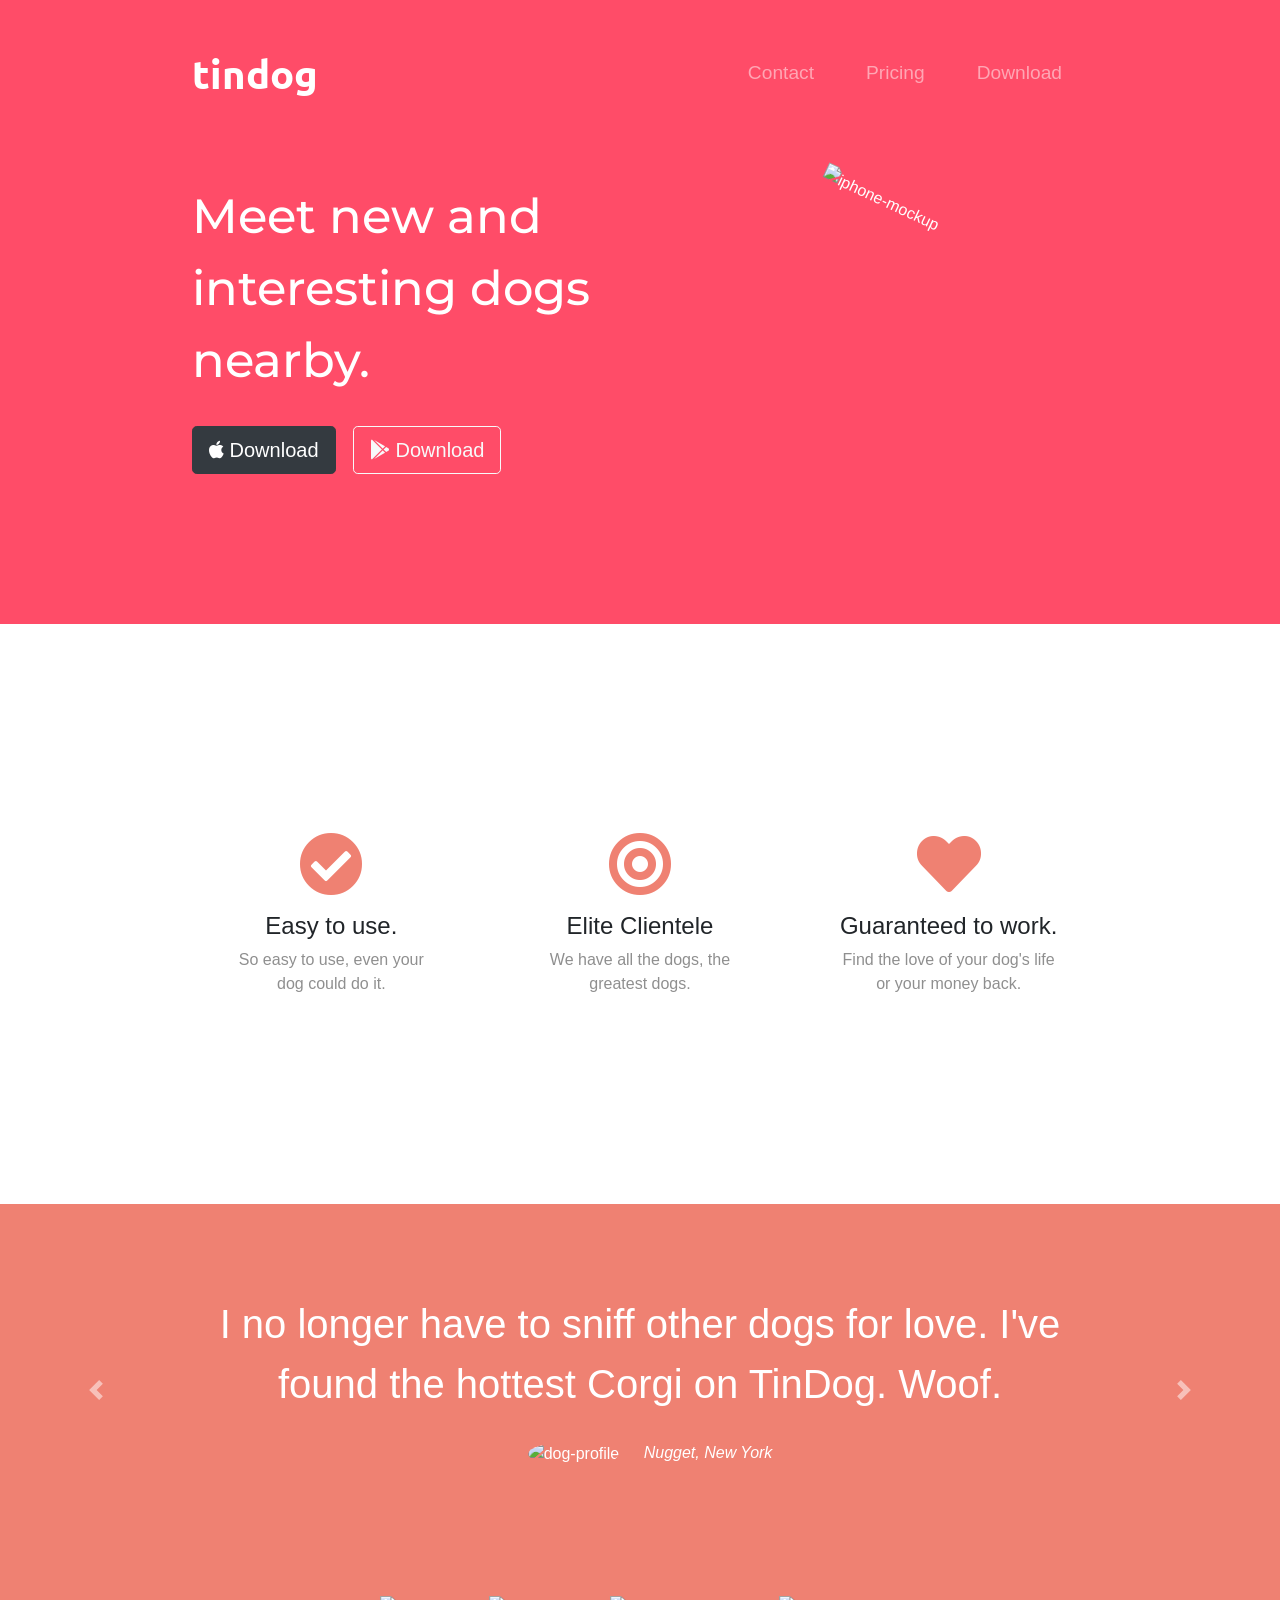
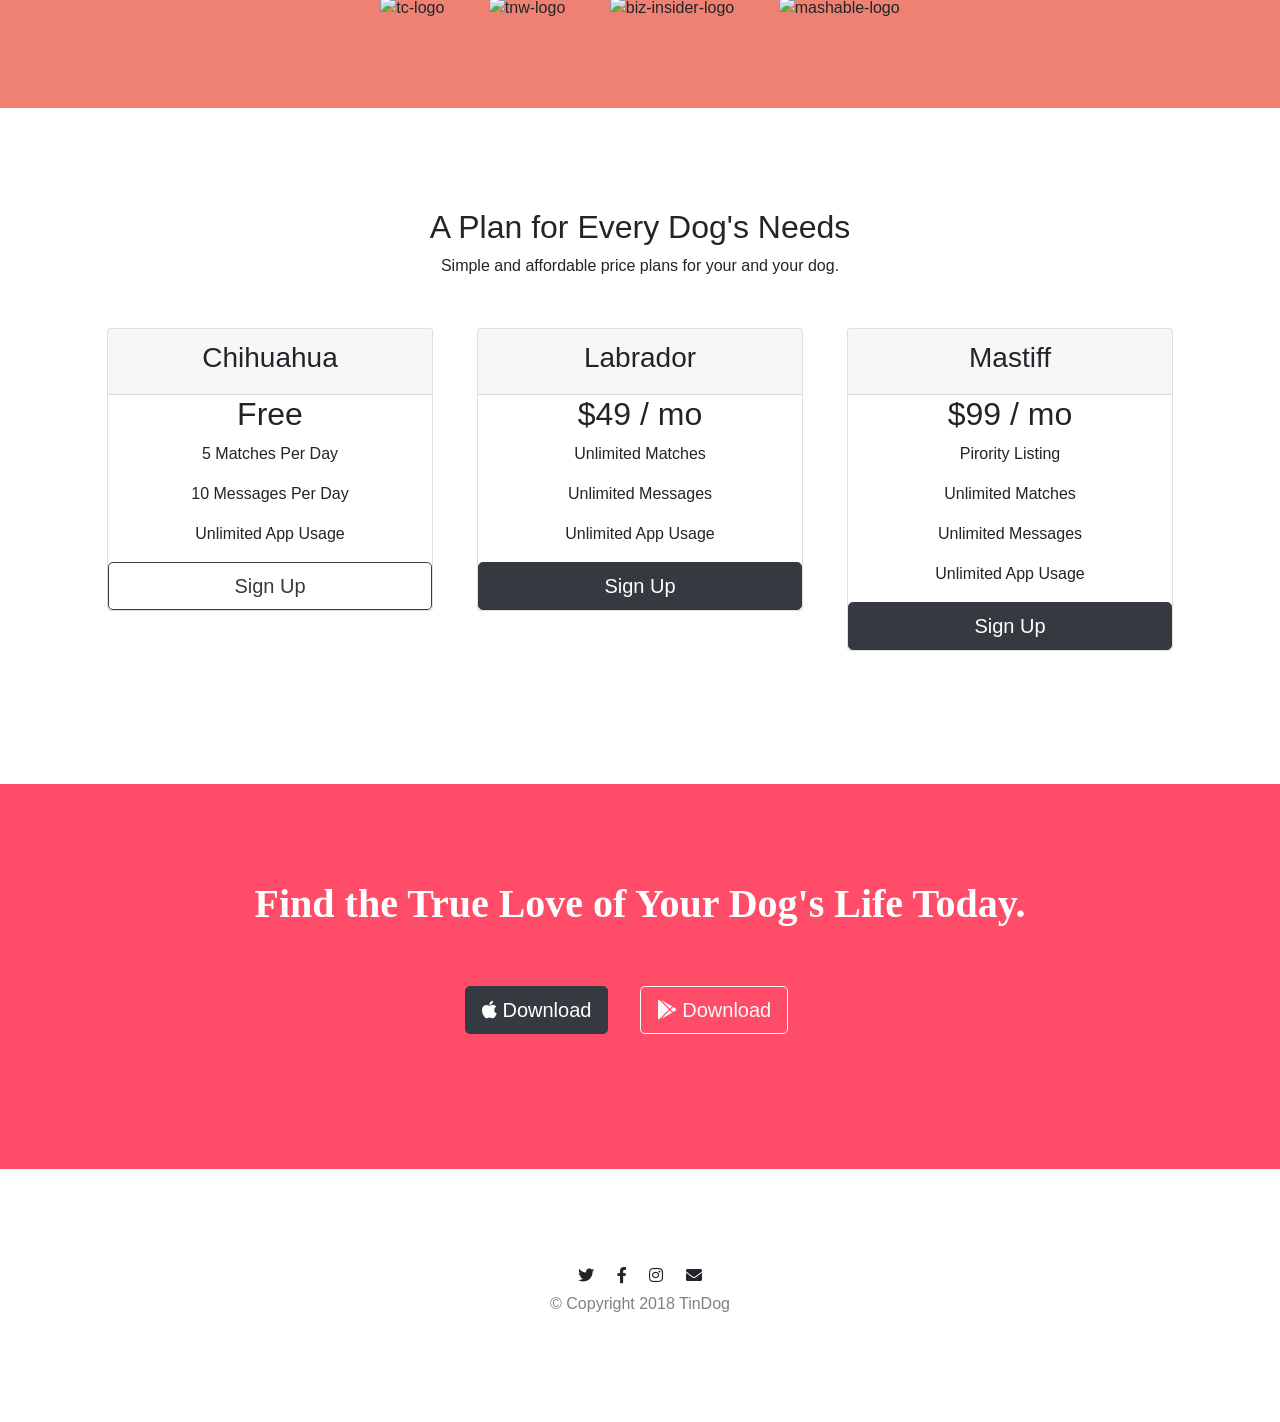
==== index.html @ d972ebad "First commit" ====
<!DOCTYPE html>
<html>

<head>
  <meta charset="utf-8">
  <title>TinDog</title>

  <!-- bootstrap scripts -->
  <script src="https://code.jquery.com/jquery-3.5.1.slim.min.js" integrity="sha384-DfXdz2htPH0lsSSs5nCTpuj/zy4C+OGpamoFVy38MVBnE+IbbVYUew+OrCXaRkfj" crossorigin="anonymous"></script>
  <script src="https://cdn.jsdelivr.net/npm/popper.js@1.16.0/dist/umd/popper.min.js" integrity="sha384-Q6E9RHvbIyZFJoft+2mJbHaEWldlvI9IOYy5n3zV9zzTtmI3UksdQRVvoxMfooAo" crossorigin="anonymous"></script>
  <script src="https://stackpath.bootstrapcdn.com/bootstrap/4.5.0/js/bootstrap.min.js" integrity="sha384-OgVRvuATP1z7JjHLkuOU7Xw704+h835Lr+6QL9UvYjZE3Ipu6Tp75j7Bh/kR0JKI" crossorigin="anonymous"></script>

  <!-- Css stylesheets -->
  <link rel="stylesheet" href="https://maxcdn.bootstrapcdn.com/bootstrap/4.0.0/css/bootstrap.min.css" integrity="sha384-Gn5384xqQ1aoWXA+058RXPxPg6fy4IWvTNh0E263XmFcJlSAwiGgFAW/dAiS6JXm" crossorigin="anonymous">
  <link rel="stylesheet" href="css/styles.css">

  <!-- font awesome -->
  <link rel="stylesheet" href="https://use.fontawesome.com/releases/v5.13.0/css/all.css" integrity="sha384-Bfad6CLCknfcloXFOyFnlgtENryhrpZCe29RTifKEixXQZ38WheV+i/6YWSzkz3V" crossorigin="anonymous">

  <!-- Google Fonts -->
  <link href="https://fonts.googleapis.com/css2?family=Montserrat:wght@900&family=Ubuntu&display=swap" rel="stylesheet">
</head>

<body>

  <section id="title">
    <div class="container-fluid">
      <!-- Nav Bar -->

      <nav class="navbar navbar-expand-lg navbar-dark">
        <a class="navbar-brand" href="">tindog</a>
        <button class="navbar-toggler" type="button" data-toggle="collapse" data-target="#navbarSupportedContent" aria-controls="navbarSupportedContent" aria-expanded="false" aria-label="Toggle navigation">
          <span class="navbar-toggler-icon"></span>
        </button>
        <div class="collapse navbar-collapse" id="navbarSupportedContent">
          <ul class="navbar-nav ml-auto">
            <li class="nav-item">
              <a class="nav-link" href="#footer">Contact</a>
            </li>
            <li class="nav-item">
              <a class="nav-link" href="#pricing">Pricing</a>
            </li>
            <li class="nav-item">
              <a class="nav-link" href="#cta">Download</a>
            </li>
          </ul>
        </div>
      </nav>



      <!-- Title -->
      <div class="row">
        <div class="col-lg-6 col=md-12">
          <h1 class="big-heading">Meet new and interesting dogs nearby.</h1>
          <button class="btn btn-dark btn-lg butt down-but" type="button"><i class="fab fa-apple"></i> Download</button>
          <button class="btn btn-outline-light butt btn-lg down-but" type="button"><i class="fab fa-google-play"></i> Download</button>
        </div>
        <div class="col-lg-2 col=md-12">
          <img class="title-img" src="images/iphone6.png" alt="iphone-mockup">
        </div>
      </div>
    </div>
  </section>


  <!-- Features -->

  <section id="features">
    <div class="row">
      <div class="col-lg-4 col-md-12 feature-box">
        <i class="fas fa-check-circle fa-4x fa-img"></i>
        <h3 class="feat">Easy to use.</h3>
        <p class="fa-p">So easy to use, even your dog could do it.</p>
      </div>
      <div class="col-lg-4 col-md-12 feature-box">
        <i class="fas fa-bullseye fa-4x fa-img"></i>
        <h3 class="feat">Elite Clientele</h3>
        <p class="fa-p">We have all the dogs, the greatest dogs.</p>
      </div>
      <div class="col-lg-4 col-md-12 feature-box">
        <i class="fas fa-heart fa-4x fa-img"></i>
        <h3 class="feat">Guaranteed to work.</h3>
        <p class="fa-p">Find the love of your dog's life or your money back.</p>
      </div>
    </div>
  </section>


  <!-- Testimonials -->

  <section id="testimonials">

    <div id="testimonial-carousel" class="carousel slide" data-ride="false">
      <div class="carousel-inner">
        <div class="carousel-item active">
          <h2 class="testimonial-text">I no longer have to sniff other dogs for love. I've found the hottest Corgi on TinDog. Woof.</h2>
          <img class="testimonial-img" src="images/dog-img.jpg" alt="dog-profile">
          <em>Nugget, New York</em>
        </div>
        <div class="carousel-item">
          <h2 class="testimonial-text">My dogs used to be so lonely, but with TinDog's help, they've found the love of their life. I think.</h2>
          <img class="testimonial-img" src="images/lady-img.jpg" alt="lady-profile">
          <em>Beverly, Illinois</em>
        </div>
      </div>
      <a class="carousel-control-prev" href="#testimonial-carousel" role="button" data-slide="prev">
        <span class="carousel-control-prev-icon"></span>
      </a>
      <a class="carousel-control-next" href="#testimonial-carousel" role="button" data-slide="next">
        <span class="carousel-control-next-icon"></span>
      </a>
    </div>
  </section>


  <!-- Press -->

  <section id="press">
    <img class="press-img" src="images/techcrunch.png" alt="tc-logo">
    <img class="press-img" src="images/tnw.png" alt="tnw-logo">
    <img class="press-img" src="images/bizinsider.png" alt="biz-insider-logo">
    <img class="press-img" src="images/mashable.png" alt="mashable-logo">
  </section>


  <!-- Pricing -->

  <section id="pricing">

    <h2>A Plan for Every Dog's Needs</h2>
    <p>Simple and affordable price plans for your and your dog.</p>

    <div class="row">
      <div class="pricing-column col-lg-4 col-md-6 col-sm-12">
        <div class="card">
          <div class="card-header">
            <h3>Chihuahua</h3>
          </div>
          <div class="class-body">
            <h2>Free</h2>
            <p>5 Matches Per Day</p>
            <p>10 Messages Per Day</p>
            <p>Unlimited App Usage</p>
            <button type="button" class="btn btn-lg btn-block btn-outline-dark">Sign Up</button>
          </div>
        </div>
      </div>

      <div class="pricing-column col-lg-4 col-md-6 col-sm-12">
        <div class="card">
          <div class="card-header">
            <h3>Labrador</h3>
          </div>
          <div class="class-body">
            <h2>$49 / mo</h2>
            <p>Unlimited Matches</p>
            <p>Unlimited Messages</p>
            <p>Unlimited App Usage</p>
            <button type="button" class="btn btn-lg btn-block btn-dark">Sign Up</button>
          </div>
        </div>
      </div>

      <div class="pricing-column col-lg-4 col-md-12 col-sm-12">
        <div class="card">
          <div class="card-header">
            <h3>Mastiff</h3>
          </div>
          <div class="class-body">
            <h2>$99 / mo</h2>
            <p>Pirority Listing</p>
            <p>Unlimited Matches</p>
            <p>Unlimited Messages</p>
            <p>Unlimited App Usage</p>
            <button type="button" class="btn btn-lg btn-block btn-dark">Sign Up</button>
          </div>
        </div>
      </div>
    </div>
  </section>


  <!-- Call to Action -->

  <section id="cta">
    <h3 class="h3-foot"><strong>Find the True Love of Your Dog's Life Today.</strong></h3>
    <button class="btn btn-dark btn-lg down-but" type="button"><i class="fab fa-apple"></i> Download</button>
    <button class="btn btn-outline-light btn-lg down-but" type="button"><i class="fab fa-google-play"></i> Download</button>
  </section>


  <!-- Footer -->

  <footer id="footer">
    <i class="foot fab fa-twitter"></i>
    <i class="foot fab fa-facebook-f"></i>
    <i class="foot fab fa-instagram"></i>
    <i class="foot fas fa-envelope"></i>
    <p class="p-foot">© Copyright 2018 TinDog</p>
  </footer>

</body>

</html>
---- css/styles.css ----
body {
  text-align: center;
}

h1, h2, h3, h4, h5, h6 {
  font-family: 'Montserrat-Black', sans-serif;
}

/* Title Section */

#title {
  background-color: #ff4c68;
  color: white;
  text-align: left;
}

.big-heading {
  font-family: 'Montserrat', sans-serif;
  font-size: 3rem;
  line-height: 1.5;
}

.container-fluid {
  padding: 3% 15% 10%;
}

/* navigation bar */
.navbar {
  padding: 0 0 4.5rem;
}

.navbar-brand {
  font-family: "Ubuntu", sans-serif;
  font-size: 2.5rem;
  font-weight: bold;
}

.nav-item {
  padding: 0 18px;
}

.nav-link {
  font-size: 1.2rem;
  font-family: 'Montserrat-light', sans-serif;
}

/* Download buttons */

.down-but {
  margin: 5% 3% 5% 0;
}

/* images */
.title-img {
  width: 300px;
  padding: 0 0 50px 100px;
  transform: rotate(25deg);
  position: absolute;
  left: 45%;
}

/* Features */
#features {
  padding: 10% 15%;
  background-color: #fff;
  position: relative;
}

.feature-box {
  padding: 80px 0;
}

.feat {
  font-size: 1.5rem;
}

.fa-p {
  color: #8f8f8f;
  width: 70%;
  margin: auto;
}

.fa-img {
  color: #ef8172;
  margin-bottom: 1rem;
}

.fa-img:hover {
  color: #ff4c68;
}

/* Testimonials */

#testimonials {
  background-color: #ef8172;
  color: #fff;
}

.carousel-item {
  padding: 7% 15%;
}

.testimonial-text {
  font-size: 2.5rem;
  line-height: 1.5;
}

.testimonial-img {
  width: 10%;
  border-radius: 100%;
  margin: 20px;
}

/* Press */
#press {
  background-color: #ef8172;
  padding-bottom: 3%;
}

.press-img {
  width: 10%;
  margin: 20px 20px 50px;
}

/* Pricing */
#pricing {
  padding: 100px;
}

.pricing-column {
  padding: 3% 2%;
}

/* CTA */
#cta {
  background-color: #ff4c68;
  text-align: center;
  padding: 7% 15%;
  color: #fff;
}

.h3-foot {
  font-family: 'Montserrat-Black';
  font-size: 2.5rem;
  line-height: 1.5;
}

/* Footer */
#footer {
  text-align: center;
  padding: 7% 15%;
  background-color: #fff;
}

.foot {
  margin: 1%;
}

.p-foot {
  color: grey;
}

@media (max-width: 1028px) {
  #title {
    text-align: center;
  }

  .title-img {
    position: static;
    transform: rotate(0);
    padding-left: 0;
    padding-bottom: 0;
  }
}
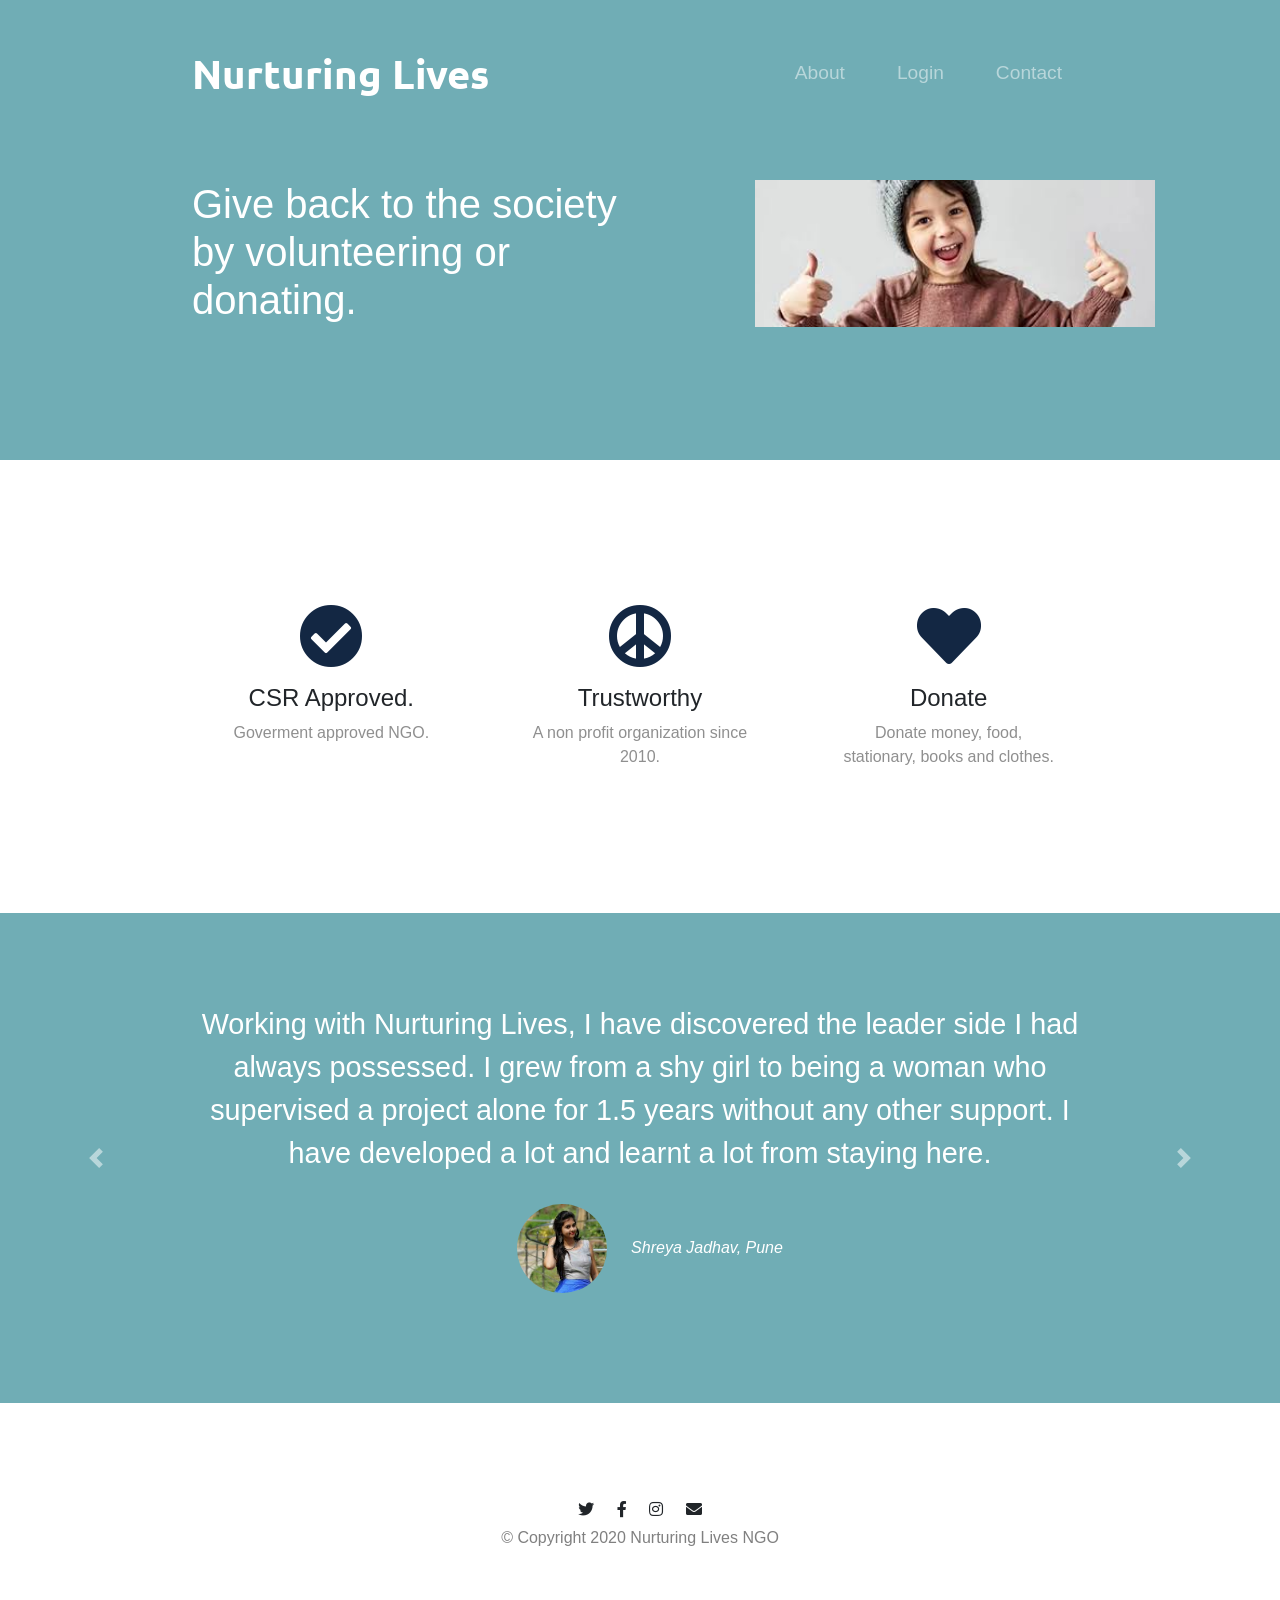
==== commit 10b08062: "Second commit" ====
--- a/index.html
+++ b/index.html
@@ -1,9 +1,8 @@
 <!DOCTYPE html>
 <html>
-
 <head>
   <meta charset="utf-8">
-  <title>TinDog</title>
+  <title>Nurturing Lives</title>
 
   <!-- bootstrap scripts -->
   <script src="https://code.jquery.com/jquery-3.5.1.slim.min.js" integrity="sha384-DfXdz2htPH0lsSSs5nCTpuj/zy4C+OGpamoFVy38MVBnE+IbbVYUew+OrCXaRkfj" crossorigin="anonymous"></script>
@@ -22,86 +21,76 @@
 </head>
 
 <body>
-
   <section id="title">
     <div class="container-fluid">
       <!-- Nav Bar -->
 
       <nav class="navbar navbar-expand-lg navbar-dark">
-        <a class="navbar-brand" href="">tindog</a>
+        <a class="navbar-brand" href="">Nurturing Lives</a>
         <button class="navbar-toggler" type="button" data-toggle="collapse" data-target="#navbarSupportedContent" aria-controls="navbarSupportedContent" aria-expanded="false" aria-label="Toggle navigation">
           <span class="navbar-toggler-icon"></span>
         </button>
         <div class="collapse navbar-collapse" id="navbarSupportedContent">
           <ul class="navbar-nav ml-auto">
             <li class="nav-item">
-              <a class="nav-link" href="#footer">Contact</a>
+              <a class="nav-link" href="#features">About</a>
             </li>
             <li class="nav-item">
-              <a class="nav-link" href="#pricing">Pricing</a>
+              <a class="nav-link" href="#login">Login</a>
             </li>
             <li class="nav-item">
-              <a class="nav-link" href="#cta">Download</a>
+              <a class="nav-link" href="#footer">Contact</a>
             </li>
           </ul>
         </div>
       </nav>
 
-
-
       <!-- Title -->
       <div class="row">
         <div class="col-lg-6 col=md-12">
-          <h1 class="big-heading">Meet new and interesting dogs nearby.</h1>
-          <button class="btn btn-dark btn-lg butt down-but" type="button"><i class="fab fa-apple"></i> Download</button>
-          <button class="btn btn-outline-light butt btn-lg down-but" type="button"><i class="fab fa-google-play"></i> Download</button>
+          <h1 class="medium-heading">Give back to the society by volunteering or donating.</h1>
         </div>
         <div class="col-lg-2 col=md-12">
-          <img class="title-img" src="images/iphone6.png" alt="iphone-mockup">
+          <img class="title-img" src="images/image1.jpg" alt="kids-laughing">
         </div>
       </div>
     </div>
   </section>
 
-
   <!-- Features -->
-
   <section id="features">
     <div class="row">
       <div class="col-lg-4 col-md-12 feature-box">
         <i class="fas fa-check-circle fa-4x fa-img"></i>
-        <h3 class="feat">Easy to use.</h3>
-        <p class="fa-p">So easy to use, even your dog could do it.</p>
+        <h3 class="feat">CSR Approved.</h3>
+        <p class="fa-p">Goverment approved NGO.</p>
       </div>
       <div class="col-lg-4 col-md-12 feature-box">
-        <i class="fas fa-bullseye fa-4x fa-img"></i>
-        <h3 class="feat">Elite Clientele</h3>
-        <p class="fa-p">We have all the dogs, the greatest dogs.</p>
+        <i class="fas fa-peace fa-4x fa-img"></i>
+        <h3 class="feat">Trustworthy</h3>
+        <p class="fa-p">A non profit organization since 2010.</p>
       </div>
       <div class="col-lg-4 col-md-12 feature-box">
         <i class="fas fa-heart fa-4x fa-img"></i>
-        <h3 class="feat">Guaranteed to work.</h3>
-        <p class="fa-p">Find the love of your dog's life or your money back.</p>
+        <h3 class="feat">Donate</h3>
+        <p class="fa-p">Donate money, food, stationary, books and clothes.</p>
       </div>
     </div>
   </section>
 
-
   <!-- Testimonials -->
-
   <section id="testimonials">
-
     <div id="testimonial-carousel" class="carousel slide" data-ride="false">
       <div class="carousel-inner">
         <div class="carousel-item active">
-          <h2 class="testimonial-text">I no longer have to sniff other dogs for love. I've found the hottest Corgi on TinDog. Woof.</h2>
-          <img class="testimonial-img" src="images/dog-img.jpg" alt="dog-profile">
-          <em>Nugget, New York</em>
+          <h3 class="testimonial-text">Working with Nurturing Lives, I have discovered the leader side I had always possessed. I grew from a shy girl to being a woman who supervised a project alone for 1.5 years without any other support. I have developed a lot and learnt a lot from staying here.</h3>
+          <img class="testimonial-img" src="images/pic1.jpg" alt="dog-profile">
+          <em>Shreya Jadhav, Pune</em></em>
         </div>
         <div class="carousel-item">
-          <h2 class="testimonial-text">My dogs used to be so lonely, but with TinDog's help, they've found the love of their life. I think.</h2>
-          <img class="testimonial-img" src="images/lady-img.jpg" alt="lady-profile">
-          <em>Beverly, Illinois</em>
+          <h3 class="testimonial-text">Everyday was a learning experience by meeting different people at office for discussion about new projects and enhancing existing education programmes.</h3>
+          <img class="testimonial-img" src="images/pict33.jpg" alt="lady-profile">
+          <em>Kriti Sharma, Mumbai</em>
         </div>
       </div>
       <a class="carousel-control-prev" href="#testimonial-carousel" role="button" data-slide="prev">
@@ -113,93 +102,13 @@
     </div>
   </section>
 
-
-  <!-- Press -->
-
-  <section id="press">
-    <img class="press-img" src="images/techcrunch.png" alt="tc-logo">
-    <img class="press-img" src="images/tnw.png" alt="tnw-logo">
-    <img class="press-img" src="images/bizinsider.png" alt="biz-insider-logo">
-    <img class="press-img" src="images/mashable.png" alt="mashable-logo">
-  </section>
-
-
-  <!-- Pricing -->
-
-  <section id="pricing">
-
-    <h2>A Plan for Every Dog's Needs</h2>
-    <p>Simple and affordable price plans for your and your dog.</p>
-
-    <div class="row">
-      <div class="pricing-column col-lg-4 col-md-6 col-sm-12">
-        <div class="card">
-          <div class="card-header">
-            <h3>Chihuahua</h3>
-          </div>
-          <div class="class-body">
-            <h2>Free</h2>
-            <p>5 Matches Per Day</p>
-            <p>10 Messages Per Day</p>
-            <p>Unlimited App Usage</p>
-            <button type="button" class="btn btn-lg btn-block btn-outline-dark">Sign Up</button>
-          </div>
-        </div>
-      </div>
-
-      <div class="pricing-column col-lg-4 col-md-6 col-sm-12">
-        <div class="card">
-          <div class="card-header">
-            <h3>Labrador</h3>
-          </div>
-          <div class="class-body">
-            <h2>$49 / mo</h2>
-            <p>Unlimited Matches</p>
-            <p>Unlimited Messages</p>
-            <p>Unlimited App Usage</p>
-            <button type="button" class="btn btn-lg btn-block btn-dark">Sign Up</button>
-          </div>
-        </div>
-      </div>
-
-      <div class="pricing-column col-lg-4 col-md-12 col-sm-12">
-        <div class="card">
-          <div class="card-header">
-            <h3>Mastiff</h3>
-          </div>
-          <div class="class-body">
-            <h2>$99 / mo</h2>
-            <p>Pirority Listing</p>
-            <p>Unlimited Matches</p>
-            <p>Unlimited Messages</p>
-            <p>Unlimited App Usage</p>
-            <button type="button" class="btn btn-lg btn-block btn-dark">Sign Up</button>
-          </div>
-        </div>
-      </div>
-    </div>
-  </section>
-
-
-  <!-- Call to Action -->
-
-  <section id="cta">
-    <h3 class="h3-foot"><strong>Find the True Love of Your Dog's Life Today.</strong></h3>
-    <button class="btn btn-dark btn-lg down-but" type="button"><i class="fab fa-apple"></i> Download</button>
-    <button class="btn btn-outline-light btn-lg down-but" type="button"><i class="fab fa-google-play"></i> Download</button>
-  </section>
-
-
   <!-- Footer -->
-
   <footer id="footer">
     <i class="foot fab fa-twitter"></i>
     <i class="foot fab fa-facebook-f"></i>
     <i class="foot fab fa-instagram"></i>
     <i class="foot fas fa-envelope"></i>
-    <p class="p-foot">© Copyright 2018 TinDog</p>
+    <p class="p-foot">© Copyright 2020 Nurturing Lives NGO</p>
   </footer>
-
 </body>
-
 </html>
--- a/css/styles.css
+++ b/css/styles.css
@@ -7,9 +7,8 @@
 }
 
 /* Title Section */
-
 #title {
-  background-color: #ff4c68;
+  background-color: #70ADB5;
   color: white;
   text-align: left;
 }
@@ -44,24 +43,16 @@
   font-family: 'Montserrat-light', sans-serif;
 }
 
-/* Download buttons */
-
-.down-but {
-  margin: 5% 3% 5% 0;
-}
-
 /* images */
 .title-img {
-  width: 300px;
-  padding: 0 0 50px 100px;
-  transform: rotate(25deg);
-  position: absolute;
-  left: 45%;
+  width: 500px;
+  padding: 0% 0% 0% 100px;
+
 }
 
 /* Features */
 #features {
-  padding: 10% 15%;
+  padding: 5% 15%;
   background-color: #fff;
   position: relative;
 }
@@ -81,18 +72,17 @@
 }
 
 .fa-img {
-  color: #ef8172;
+  color: #132743;
   margin-bottom: 1rem;
 }
 
 .fa-img:hover {
-  color: #ff4c68;
+  color: #70adb5;
 }
 
 /* Testimonials */
-
 #testimonials {
-  background-color: #ef8172;
+  background-color: #70adb5;
   color: #fff;
 }
 
@@ -101,7 +91,7 @@
 }
 
 .testimonial-text {
-  font-size: 2.5rem;
+  font-size: 1.8rem;
   line-height: 1.5;
 }
 
@@ -111,32 +101,16 @@
   margin: 20px;
 }
 
-/* Press */
-#press {
-  background-color: #ef8172;
-  padding-bottom: 3%;
+/* Login */
+#login {
+  background-color: #fff;
+  text-align: center;
+  padding: 10% 10%;
+  color: #132743;
 }
 
-.press-img {
-  width: 10%;
-  margin: 20px 20px 50px;
-}
-
-/* Pricing */
-#pricing {
-  padding: 100px;
-}
-
-.pricing-column {
-  padding: 3% 2%;
-}
-
-/* CTA */
-#cta {
-  background-color: #ff4c68;
+.form-login{
   text-align: center;
-  padding: 7% 15%;
-  color: #fff;
 }
 
 .h3-foot {
@@ -148,7 +122,7 @@
 /* Footer */
 #footer {
   text-align: center;
-  padding: 7% 15%;
+  padding: 7% 15% 3%;
   background-color: #fff;
 }
 
@@ -159,16 +133,3 @@
 .p-foot {
   color: grey;
 }
-
-@media (max-width: 1028px) {
-  #title {
-    text-align: center;
-  }
-
-  .title-img {
-    position: static;
-    transform: rotate(0);
-    padding-left: 0;
-    padding-bottom: 0;
-  }
-}
